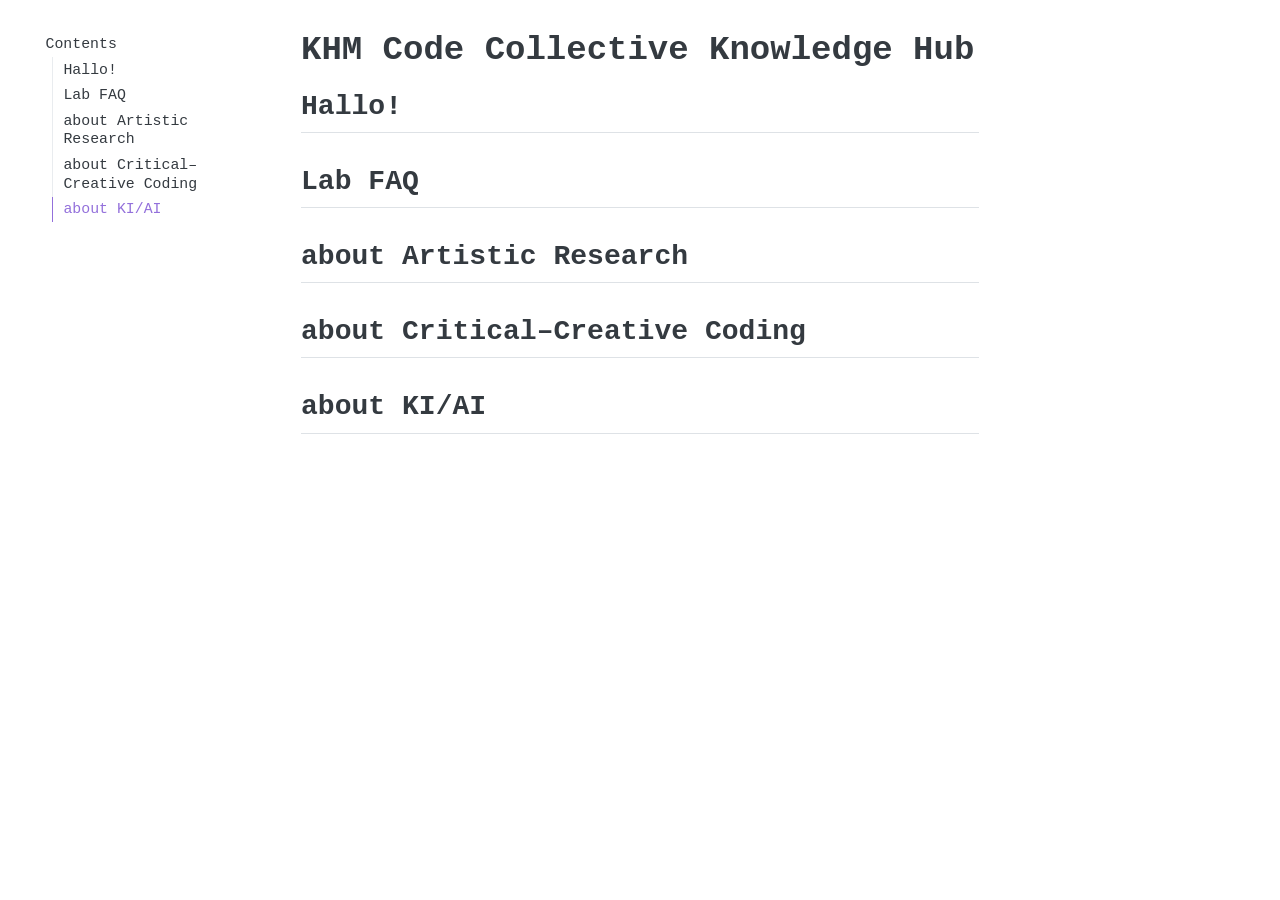
==== docs/index.html @ 34c7a04c "change public folder to 'docs' for github pages" ====
<!DOCTYPE html>
<html xmlns="http://www.w3.org/1999/xhtml" lang="en" xml:lang="en"><head>

<meta charset="utf-8">
<meta name="generator" content="quarto-1.6.40">

<meta name="viewport" content="width=device-width, initial-scale=1.0, user-scalable=yes">


<title>KHM Code Collective Knowledge Hub – Code Collective Knowledge Hub</title>
<style>
code{white-space: pre-wrap;}
span.smallcaps{font-variant: small-caps;}
div.columns{display: flex; gap: min(4vw, 1.5em);}
div.column{flex: auto; overflow-x: auto;}
div.hanging-indent{margin-left: 1.5em; text-indent: -1.5em;}
ul.task-list{list-style: none;}
ul.task-list li input[type="checkbox"] {
  width: 0.8em;
  margin: 0 0.8em 0.2em -1em; /* quarto-specific, see https://github.com/quarto-dev/quarto-cli/issues/4556 */ 
  vertical-align: middle;
}
</style>


<script src="site_libs/quarto-nav/quarto-nav.js"></script>
<script src="site_libs/clipboard/clipboard.min.js"></script>
<script src="site_libs/quarto-search/autocomplete.umd.js"></script>
<script src="site_libs/quarto-search/fuse.min.js"></script>
<script src="site_libs/quarto-search/quarto-search.js"></script>
<meta name="quarto:offset" content="./">
<script src="site_libs/quarto-html/quarto.js"></script>
<script src="site_libs/quarto-html/popper.min.js"></script>
<script src="site_libs/quarto-html/tippy.umd.min.js"></script>
<script src="site_libs/quarto-html/anchor.min.js"></script>
<link href="site_libs/quarto-html/tippy.css" rel="stylesheet">
<link href="site_libs/quarto-html/quarto-syntax-highlighting-17030e90bab42484223df7d71a08a9a8.css" rel="stylesheet" id="quarto-text-highlighting-styles">
<script src="site_libs/bootstrap/bootstrap.min.js"></script>
<link href="site_libs/bootstrap/bootstrap-icons.css" rel="stylesheet">
<link href="site_libs/bootstrap/bootstrap-1360e682e91e89b0857b3dd52ab7323c.min.css" rel="stylesheet" append-hash="true" id="quarto-bootstrap" data-mode="light">
<script id="quarto-search-options" type="application/json">{
  "location": "sidebar",
  "copy-button": false,
  "collapse-after": 3,
  "panel-placement": "start",
  "type": "textbox",
  "limit": 50,
  "keyboard-shortcut": [
    "f",
    "/",
    "s"
  ],
  "show-item-context": false,
  "language": {
    "search-no-results-text": "No results",
    "search-matching-documents-text": "matching documents",
    "search-copy-link-title": "Copy link to search",
    "search-hide-matches-text": "Hide additional matches",
    "search-more-match-text": "more match in this document",
    "search-more-matches-text": "more matches in this document",
    "search-clear-button-title": "Clear",
    "search-text-placeholder": "",
    "search-detached-cancel-button-title": "Cancel",
    "search-submit-button-title": "Submit",
    "search-label": "Search"
  }
}</script>


<link rel="stylesheet" href="src/style.css">
</head>

<body class="floating">

<div id="quarto-search-results"></div>
<!-- content -->
<div id="quarto-content" class="quarto-container page-columns page-rows-contents page-layout-article">
<!-- sidebar -->
  <nav id="quarto-sidebar" class="sidebar collapse collapse-horizontal quarto-sidebar-collapse-item sidebar-navigation floating overflow-auto">
    <nav id="TOC" role="doc-toc" class="toc-active">
    <h2 id="toc-title">Contents</h2>
   
  <ul>
  <li><a href="#hallo" id="toc-hallo" class="nav-link active" data-scroll-target="#hallo">Hallo!</a></li>
  <li><a href="#lab-faq" id="toc-lab-faq" class="nav-link" data-scroll-target="#lab-faq">Lab FAQ</a></li>
  <li><a href="#about-artistic-research" id="toc-about-artistic-research" class="nav-link" data-scroll-target="#about-artistic-research">about Artistic Research</a></li>
  <li><a href="#about-criticalcreative-coding" id="toc-about-criticalcreative-coding" class="nav-link" data-scroll-target="#about-criticalcreative-coding">about Critical–Creative Coding</a></li>
  <li><a href="#about-kiai" id="toc-about-kiai" class="nav-link" data-scroll-target="#about-kiai">about KI/AI</a></li>
  </ul>
</nav>
</nav>
<div id="quarto-sidebar-glass" class="quarto-sidebar-collapse-item" data-bs-toggle="collapse" data-bs-target=".quarto-sidebar-collapse-item"></div>
<!-- margin-sidebar -->
    <div id="quarto-margin-sidebar" class="sidebar margin-sidebar zindex-bottom">
    </div>
<!-- main -->
<main class="content" id="quarto-document-content">

<header id="title-block-header" class="quarto-title-block default">
<div class="quarto-title">
<h1 class="title">KHM Code Collective Knowledge Hub</h1>
</div>



<div class="quarto-title-meta">

    
  
    
  </div>
  


</header>


<section id="hallo" class="level2">
<h2 class="anchored" data-anchor-id="hallo">Hallo!</h2>
</section>
<section id="lab-faq" class="level2">
<h2 class="anchored" data-anchor-id="lab-faq">Lab FAQ</h2>
</section>
<section id="about-artistic-research" class="level2">
<h2 class="anchored" data-anchor-id="about-artistic-research">about Artistic Research</h2>
</section>
<section id="about-criticalcreative-coding" class="level2">
<h2 class="anchored" data-anchor-id="about-criticalcreative-coding">about Critical–Creative Coding</h2>
</section>
<section id="about-kiai" class="level2">
<h2 class="anchored" data-anchor-id="about-kiai">about KI/AI</h2>


</section>

</main> <!-- /main -->
<script id="quarto-html-after-body" type="application/javascript">
window.document.addEventListener("DOMContentLoaded", function (event) {
  const toggleBodyColorMode = (bsSheetEl) => {
    const mode = bsSheetEl.getAttribute("data-mode");
    const bodyEl = window.document.querySelector("body");
    if (mode === "dark") {
      bodyEl.classList.add("quarto-dark");
      bodyEl.classList.remove("quarto-light");
    } else {
      bodyEl.classList.add("quarto-light");
      bodyEl.classList.remove("quarto-dark");
    }
  }
  const toggleBodyColorPrimary = () => {
    const bsSheetEl = window.document.querySelector("link#quarto-bootstrap");
    if (bsSheetEl) {
      toggleBodyColorMode(bsSheetEl);
    }
  }
  toggleBodyColorPrimary();  
  const icon = "";
  const anchorJS = new window.AnchorJS();
  anchorJS.options = {
    placement: 'right',
    icon: icon
  };
  anchorJS.add('.anchored');
  const isCodeAnnotation = (el) => {
    for (const clz of el.classList) {
      if (clz.startsWith('code-annotation-')) {                     
        return true;
      }
    }
    return false;
  }
  const onCopySuccess = function(e) {
    // button target
    const button = e.trigger;
    // don't keep focus
    button.blur();
    // flash "checked"
    button.classList.add('code-copy-button-checked');
    var currentTitle = button.getAttribute("title");
    button.setAttribute("title", "Copied!");
    let tooltip;
    if (window.bootstrap) {
      button.setAttribute("data-bs-toggle", "tooltip");
      button.setAttribute("data-bs-placement", "left");
      button.setAttribute("data-bs-title", "Copied!");
      tooltip = new bootstrap.Tooltip(button, 
        { trigger: "manual", 
          customClass: "code-copy-button-tooltip",
          offset: [0, -8]});
      tooltip.show();    
    }
    setTimeout(function() {
      if (tooltip) {
        tooltip.hide();
        button.removeAttribute("data-bs-title");
        button.removeAttribute("data-bs-toggle");
        button.removeAttribute("data-bs-placement");
      }
      button.setAttribute("title", currentTitle);
      button.classList.remove('code-copy-button-checked');
    }, 1000);
    // clear code selection
    e.clearSelection();
  }
  const getTextToCopy = function(trigger) {
      const codeEl = trigger.previousElementSibling.cloneNode(true);
      for (const childEl of codeEl.children) {
        if (isCodeAnnotation(childEl)) {
          childEl.remove();
        }
      }
      return codeEl.innerText;
  }
  const clipboard = new window.ClipboardJS('.code-copy-button:not([data-in-quarto-modal])', {
    text: getTextToCopy
  });
  clipboard.on('success', onCopySuccess);
  if (window.document.getElementById('quarto-embedded-source-code-modal')) {
    const clipboardModal = new window.ClipboardJS('.code-copy-button[data-in-quarto-modal]', {
      text: getTextToCopy,
      container: window.document.getElementById('quarto-embedded-source-code-modal')
    });
    clipboardModal.on('success', onCopySuccess);
  }
    var localhostRegex = new RegExp(/^(?:http|https):\/\/localhost\:?[0-9]*\//);
    var mailtoRegex = new RegExp(/^mailto:/);
      var filterRegex = new RegExp('/' + window.location.host + '/');
    var isInternal = (href) => {
        return filterRegex.test(href) || localhostRegex.test(href) || mailtoRegex.test(href);
    }
    // Inspect non-navigation links and adorn them if external
 	var links = window.document.querySelectorAll('a[href]:not(.nav-link):not(.navbar-brand):not(.toc-action):not(.sidebar-link):not(.sidebar-item-toggle):not(.pagination-link):not(.no-external):not([aria-hidden]):not(.dropdown-item):not(.quarto-navigation-tool):not(.about-link)');
    for (var i=0; i<links.length; i++) {
      const link = links[i];
      if (!isInternal(link.href)) {
        // undo the damage that might have been done by quarto-nav.js in the case of
        // links that we want to consider external
        if (link.dataset.originalHref !== undefined) {
          link.href = link.dataset.originalHref;
        }
      }
    }
  function tippyHover(el, contentFn, onTriggerFn, onUntriggerFn) {
    const config = {
      allowHTML: true,
      maxWidth: 500,
      delay: 100,
      arrow: false,
      appendTo: function(el) {
          return el.parentElement;
      },
      interactive: true,
      interactiveBorder: 10,
      theme: 'quarto',
      placement: 'bottom-start',
    };
    if (contentFn) {
      config.content = contentFn;
    }
    if (onTriggerFn) {
      config.onTrigger = onTriggerFn;
    }
    if (onUntriggerFn) {
      config.onUntrigger = onUntriggerFn;
    }
    window.tippy(el, config); 
  }
  const noterefs = window.document.querySelectorAll('a[role="doc-noteref"]');
  for (var i=0; i<noterefs.length; i++) {
    const ref = noterefs[i];
    tippyHover(ref, function() {
      // use id or data attribute instead here
      let href = ref.getAttribute('data-footnote-href') || ref.getAttribute('href');
      try { href = new URL(href).hash; } catch {}
      const id = href.replace(/^#\/?/, "");
      const note = window.document.getElementById(id);
      if (note) {
        return note.innerHTML;
      } else {
        return "";
      }
    });
  }
  const xrefs = window.document.querySelectorAll('a.quarto-xref');
  const processXRef = (id, note) => {
    // Strip column container classes
    const stripColumnClz = (el) => {
      el.classList.remove("page-full", "page-columns");
      if (el.children) {
        for (const child of el.children) {
          stripColumnClz(child);
        }
      }
    }
    stripColumnClz(note)
    if (id === null || id.startsWith('sec-')) {
      // Special case sections, only their first couple elements
      const container = document.createElement("div");
      if (note.children && note.children.length > 2) {
        container.appendChild(note.children[0].cloneNode(true));
        for (let i = 1; i < note.children.length; i++) {
          const child = note.children[i];
          if (child.tagName === "P" && child.innerText === "") {
            continue;
          } else {
            container.appendChild(child.cloneNode(true));
            break;
          }
        }
        if (window.Quarto?.typesetMath) {
          window.Quarto.typesetMath(container);
        }
        return container.innerHTML
      } else {
        if (window.Quarto?.typesetMath) {
          window.Quarto.typesetMath(note);
        }
        return note.innerHTML;
      }
    } else {
      // Remove any anchor links if they are present
      const anchorLink = note.querySelector('a.anchorjs-link');
      if (anchorLink) {
        anchorLink.remove();
      }
      if (window.Quarto?.typesetMath) {
        window.Quarto.typesetMath(note);
      }
      if (note.classList.contains("callout")) {
        return note.outerHTML;
      } else {
        return note.innerHTML;
      }
    }
  }
  for (var i=0; i<xrefs.length; i++) {
    const xref = xrefs[i];
    tippyHover(xref, undefined, function(instance) {
      instance.disable();
      let url = xref.getAttribute('href');
      let hash = undefined; 
      if (url.startsWith('#')) {
        hash = url;
      } else {
        try { hash = new URL(url).hash; } catch {}
      }
      if (hash) {
        const id = hash.replace(/^#\/?/, "");
        const note = window.document.getElementById(id);
        if (note !== null) {
          try {
            const html = processXRef(id, note.cloneNode(true));
            instance.setContent(html);
          } finally {
            instance.enable();
            instance.show();
          }
        } else {
          // See if we can fetch this
          fetch(url.split('#')[0])
          .then(res => res.text())
          .then(html => {
            const parser = new DOMParser();
            const htmlDoc = parser.parseFromString(html, "text/html");
            const note = htmlDoc.getElementById(id);
            if (note !== null) {
              const html = processXRef(id, note);
              instance.setContent(html);
            } 
          }).finally(() => {
            instance.enable();
            instance.show();
          });
        }
      } else {
        // See if we can fetch a full url (with no hash to target)
        // This is a special case and we should probably do some content thinning / targeting
        fetch(url)
        .then(res => res.text())
        .then(html => {
          const parser = new DOMParser();
          const htmlDoc = parser.parseFromString(html, "text/html");
          const note = htmlDoc.querySelector('main.content');
          if (note !== null) {
            // This should only happen for chapter cross references
            // (since there is no id in the URL)
            // remove the first header
            if (note.children.length > 0 && note.children[0].tagName === "HEADER") {
              note.children[0].remove();
            }
            const html = processXRef(null, note);
            instance.setContent(html);
          } 
        }).finally(() => {
          instance.enable();
          instance.show();
        });
      }
    }, function(instance) {
    });
  }
      let selectedAnnoteEl;
      const selectorForAnnotation = ( cell, annotation) => {
        let cellAttr = 'data-code-cell="' + cell + '"';
        let lineAttr = 'data-code-annotation="' +  annotation + '"';
        const selector = 'span[' + cellAttr + '][' + lineAttr + ']';
        return selector;
      }
      const selectCodeLines = (annoteEl) => {
        const doc = window.document;
        const targetCell = annoteEl.getAttribute("data-target-cell");
        const targetAnnotation = annoteEl.getAttribute("data-target-annotation");
        const annoteSpan = window.document.querySelector(selectorForAnnotation(targetCell, targetAnnotation));
        const lines = annoteSpan.getAttribute("data-code-lines").split(",");
        const lineIds = lines.map((line) => {
          return targetCell + "-" + line;
        })
        let top = null;
        let height = null;
        let parent = null;
        if (lineIds.length > 0) {
            //compute the position of the single el (top and bottom and make a div)
            const el = window.document.getElementById(lineIds[0]);
            top = el.offsetTop;
            height = el.offsetHeight;
            parent = el.parentElement.parentElement;
          if (lineIds.length > 1) {
            const lastEl = window.document.getElementById(lineIds[lineIds.length - 1]);
            const bottom = lastEl.offsetTop + lastEl.offsetHeight;
            height = bottom - top;
          }
          if (top !== null && height !== null && parent !== null) {
            // cook up a div (if necessary) and position it 
            let div = window.document.getElementById("code-annotation-line-highlight");
            if (div === null) {
              div = window.document.createElement("div");
              div.setAttribute("id", "code-annotation-line-highlight");
              div.style.position = 'absolute';
              parent.appendChild(div);
            }
            div.style.top = top - 2 + "px";
            div.style.height = height + 4 + "px";
            div.style.left = 0;
            let gutterDiv = window.document.getElementById("code-annotation-line-highlight-gutter");
            if (gutterDiv === null) {
              gutterDiv = window.document.createElement("div");
              gutterDiv.setAttribute("id", "code-annotation-line-highlight-gutter");
              gutterDiv.style.position = 'absolute';
              const codeCell = window.document.getElementById(targetCell);
              const gutter = codeCell.querySelector('.code-annotation-gutter');
              gutter.appendChild(gutterDiv);
            }
            gutterDiv.style.top = top - 2 + "px";
            gutterDiv.style.height = height + 4 + "px";
          }
          selectedAnnoteEl = annoteEl;
        }
      };
      const unselectCodeLines = () => {
        const elementsIds = ["code-annotation-line-highlight", "code-annotation-line-highlight-gutter"];
        elementsIds.forEach((elId) => {
          const div = window.document.getElementById(elId);
          if (div) {
            div.remove();
          }
        });
        selectedAnnoteEl = undefined;
      };
        // Handle positioning of the toggle
    window.addEventListener(
      "resize",
      throttle(() => {
        elRect = undefined;
        if (selectedAnnoteEl) {
          selectCodeLines(selectedAnnoteEl);
        }
      }, 10)
    );
    function throttle(fn, ms) {
    let throttle = false;
    let timer;
      return (...args) => {
        if(!throttle) { // first call gets through
            fn.apply(this, args);
            throttle = true;
        } else { // all the others get throttled
            if(timer) clearTimeout(timer); // cancel #2
            timer = setTimeout(() => {
              fn.apply(this, args);
              timer = throttle = false;
            }, ms);
        }
      };
    }
      const annoteTargets = window.document.querySelectorAll('.code-annotation-anchor');
      for (let i=0; i<annoteTargets.length; i++) {
        const annoteTarget = annoteTargets[i];
        const targetCell = annoteTarget.getAttribute("data-target-cell");
        const targetAnnotation = annoteTarget.getAttribute("data-target-annotation");
        const contentFn = () => {
          const content = window.document.querySelector(selectorForAnnotation(targetCell, targetAnnotation));
          if (content) {
            const tipContent = content.cloneNode(true);
            tipContent.classList.add("code-annotation-tip-content");
            return tipContent.outerHTML;
          }
        }
        const config = {
          allowHTML: true,
          content: contentFn,
          onShow: (instance) => {
            selectCodeLines(instance.reference);
            instance.reference.classList.add('code-annotation-active');
            window.tippy.hideAll();
          },
          onHide: (instance) => {
            unselectCodeLines();
            instance.reference.classList.remove('code-annotation-active');
          },
          maxWidth: 300,
          delay: [50, 0],
          duration: [200, 0],
          offset: [5, 10],
          arrow: true,
          appendTo: function(el) {
            return el.parentElement.parentElement.parentElement;
          },
          interactive: true,
          interactiveBorder: 10,
          theme: 'quarto',
          placement: 'right',
          popperOptions: {
            modifiers: [
            {
              name: 'flip',
              options: {
                flipVariations: false, // true by default
                allowedAutoPlacements: ['right'],
                fallbackPlacements: ['right', 'top', 'top-start', 'top-end', 'bottom', 'bottom-start', 'bottom-end', 'left'],
              },
            },
            {
              name: 'preventOverflow',
              options: {
                mainAxis: false,
                altAxis: false
              }
            }
            ]        
          }      
        };
        window.tippy(annoteTarget, config); 
      }
  const findCites = (el) => {
    const parentEl = el.parentElement;
    if (parentEl) {
      const cites = parentEl.dataset.cites;
      if (cites) {
        return {
          el,
          cites: cites.split(' ')
        };
      } else {
        return findCites(el.parentElement)
      }
    } else {
      return undefined;
    }
  };
  var bibliorefs = window.document.querySelectorAll('a[role="doc-biblioref"]');
  for (var i=0; i<bibliorefs.length; i++) {
    const ref = bibliorefs[i];
    const citeInfo = findCites(ref);
    if (citeInfo) {
      tippyHover(citeInfo.el, function() {
        var popup = window.document.createElement('div');
        citeInfo.cites.forEach(function(cite) {
          var citeDiv = window.document.createElement('div');
          citeDiv.classList.add('hanging-indent');
          citeDiv.classList.add('csl-entry');
          var biblioDiv = window.document.getElementById('ref-' + cite);
          if (biblioDiv) {
            citeDiv.innerHTML = biblioDiv.innerHTML;
          }
          popup.appendChild(citeDiv);
        });
        return popup.innerHTML;
      });
    }
  }
});
</script>
</div> <!-- /content -->




</body></html>
---- docs/site_libs/quarto-html/tippy.css ----
.tippy-box[data-animation=fade][data-state=hidden]{opacity:0}[data-tippy-root]{max-width:calc(100vw - 10px)}.tippy-box{position:relative;background-color:#333;color:#fff;border-radius:4px;font-size:14px;line-height:1.4;white-space:normal;outline:0;transition-property:transform,visibility,opacity}.tippy-box[data-placement^=top]>.tippy-arrow{bottom:0}.tippy-box[data-placement^=top]>.tippy-arrow:before{bottom:-7px;left:0;border-width:8px 8px 0;border-top-color:initial;transform-origin:center top}.tippy-box[data-placement^=bottom]>.tippy-arrow{top:0}.tippy-box[data-placement^=bottom]>.tippy-arrow:before{top:-7px;left:0;border-width:0 8px 8px;border-bottom-color:initial;transform-origin:center bottom}.tippy-box[data-placement^=left]>.tippy-arrow{right:0}.tippy-box[data-placement^=left]>.tippy-arrow:before{border-width:8px 0 8px 8px;border-left-color:initial;right:-7px;transform-origin:center left}.tippy-box[data-placement^=right]>.tippy-arrow{left:0}.tippy-box[data-placement^=right]>.tippy-arrow:before{left:-7px;border-width:8px 8px 8px 0;border-right-color:initial;transform-origin:center right}.tippy-box[data-inertia][data-state=visible]{transition-timing-function:cubic-bezier(.54,1.5,.38,1.11)}.tippy-arrow{width:16px;height:16px;color:#333}.tippy-arrow:before{content:"";position:absolute;border-color:transparent;border-style:solid}.tippy-content{position:relative;padding:5px 9px;z-index:1}
---- docs/site_libs/quarto-html/quarto-syntax-highlighting-17030e90bab42484223df7d71a08a9a8.css ----
/* quarto syntax highlight colors */
:root {
  --quarto-hl-ot-color: #003B4F;
  --quarto-hl-at-color: #657422;
  --quarto-hl-ss-color: #20794D;
  --quarto-hl-an-color: #5E5E5E;
  --quarto-hl-fu-color: #4758AB;
  --quarto-hl-st-color: #20794D;
  --quarto-hl-cf-color: #003B4F;
  --quarto-hl-op-color: #5E5E5E;
  --quarto-hl-er-color: #AD0000;
  --quarto-hl-bn-color: #AD0000;
  --quarto-hl-al-color: #AD0000;
  --quarto-hl-va-color: #111111;
  --quarto-hl-bu-color: inherit;
  --quarto-hl-ex-color: inherit;
  --quarto-hl-pp-color: #AD0000;
  --quarto-hl-in-color: #5E5E5E;
  --quarto-hl-vs-color: #20794D;
  --quarto-hl-wa-color: #5E5E5E;
  --quarto-hl-do-color: #5E5E5E;
  --quarto-hl-im-color: #00769E;
  --quarto-hl-ch-color: #20794D;
  --quarto-hl-dt-color: #AD0000;
  --quarto-hl-fl-color: #AD0000;
  --quarto-hl-co-color: #5E5E5E;
  --quarto-hl-cv-color: #5E5E5E;
  --quarto-hl-cn-color: #8f5902;
  --quarto-hl-sc-color: #5E5E5E;
  --quarto-hl-dv-color: #AD0000;
  --quarto-hl-kw-color: #003B4F;
}

/* other quarto variables */
:root {
  --quarto-font-monospace: "IBM Plex Mono", SFMono-Regular, Menlo, Monaco, Consolas, "Liberation Mono", "Courier New", monospace;
}

pre > code.sourceCode > span {
  color: #003B4F;
}

code span {
  color: #003B4F;
}

code.sourceCode > span {
  color: #003B4F;
}

div.sourceCode,
div.sourceCode pre.sourceCode {
  color: #003B4F;
}

code span.ot {
  color: #003B4F;
  font-style: inherit;
}

code span.at {
  color: #657422;
  font-style: inherit;
}

code span.ss {
  color: #20794D;
  font-style: inherit;
}

code span.an {
  color: #5E5E5E;
  font-style: inherit;
}

code span.fu {
  color: #4758AB;
  font-style: inherit;
}

code span.st {
  color: #20794D;
  font-style: inherit;
}

code span.cf {
  color: #003B4F;
  font-weight: bold;
  font-style: inherit;
}

code span.op {
  color: #5E5E5E;
  font-style: inherit;
}

code span.er {
  color: #AD0000;
  font-style: inherit;
}

code span.bn {
  color: #AD0000;
  font-style: inherit;
}

code span.al {
  color: #AD0000;
  font-style: inherit;
}

code span.va {
  color: #111111;
  font-style: inherit;
}

code span.bu {
  font-style: inherit;
}

code span.ex {
  font-style: inherit;
}

code span.pp {
  color: #AD0000;
  font-style: inherit;
}

code span.in {
  color: #5E5E5E;
  font-style: inherit;
}

code span.vs {
  color: #20794D;
  font-style: inherit;
}

code span.wa {
  color: #5E5E5E;
  font-style: italic;
}

code span.do {
  color: #5E5E5E;
  font-style: italic;
}

code span.im {
  color: #00769E;
  font-style: inherit;
}

code span.ch {
  color: #20794D;
  font-style: inherit;
}

code span.dt {
  color: #AD0000;
  font-style: inherit;
}

code span.fl {
  color: #AD0000;
  font-style: inherit;
}

code span.co {
  color: #5E5E5E;
  font-style: inherit;
}

code span.cv {
  color: #5E5E5E;
  font-style: italic;
}

code span.cn {
  color: #8f5902;
  font-style: inherit;
}

code span.sc {
  color: #5E5E5E;
  font-style: inherit;
}

code span.dv {
  color: #AD0000;
  font-style: inherit;
}

code span.kw {
  color: #003B4F;
  font-weight: bold;
  font-style: inherit;
}

.prevent-inlining {
  content: "</";
}

/*# sourceMappingURL=34eb260a0096d0a8442b0852c869e19c.css.map */
---- docs/src/style.css ----
@font-face {
  font-family: 'IBM Plex Mono';
  font-weight: normal;
  src:url('./IBMPlexMono-Regular.ttf') format('truetype');
}

@font-face {
  font-family: 'IBM Plex Mono';
  font-weight: bold;
  src:url('./IBMPlexMono-SemiBold.ttf') format('truetype');
}

/* * {
    background-color: whitesmoke !important;
} */

a {
    color: mediumpurple;
    /* color: rgb(125,0,0); */
    /* color: rgb(75,75,75); */
    text-decoration-line: none;
}

h1,h2,h3,h4 {
    margin-top: 30px;
    margin-bottom: 30px;
}

.cell {
    display: block;
    /* height: 1200px; */
    font-size: small;
    /* width: 1250px;  */
    margin-top: 20px;
    margin-bottom: 20px;
}

/* .full-width {
    display: block;
    width: 1250px;
    transform: translate(-150px, 0);

} */

h1,h2,h3,h4 {
    margin-top: 30px;
    margin-bottom: 30px;
}

/* .cell { */
/* #tbl-aiwar {
    margin-left: -30px;
    transform: translate(-200px, 0);
} */

.icon {
    width: 50px;
}

.g-img {
    width: 33px;
}

/* .g-box {
    width: 1250px;
    transform: translate(-250px, 0);
} */

.caption {
    font-size: small;
}

.lightbox {
    /* margin-top: 200px; */
    margin-top: 30px;
}

.table {
    font-size: small;
}

/* .sidebar {
    background-color: whitesmoke;
} */
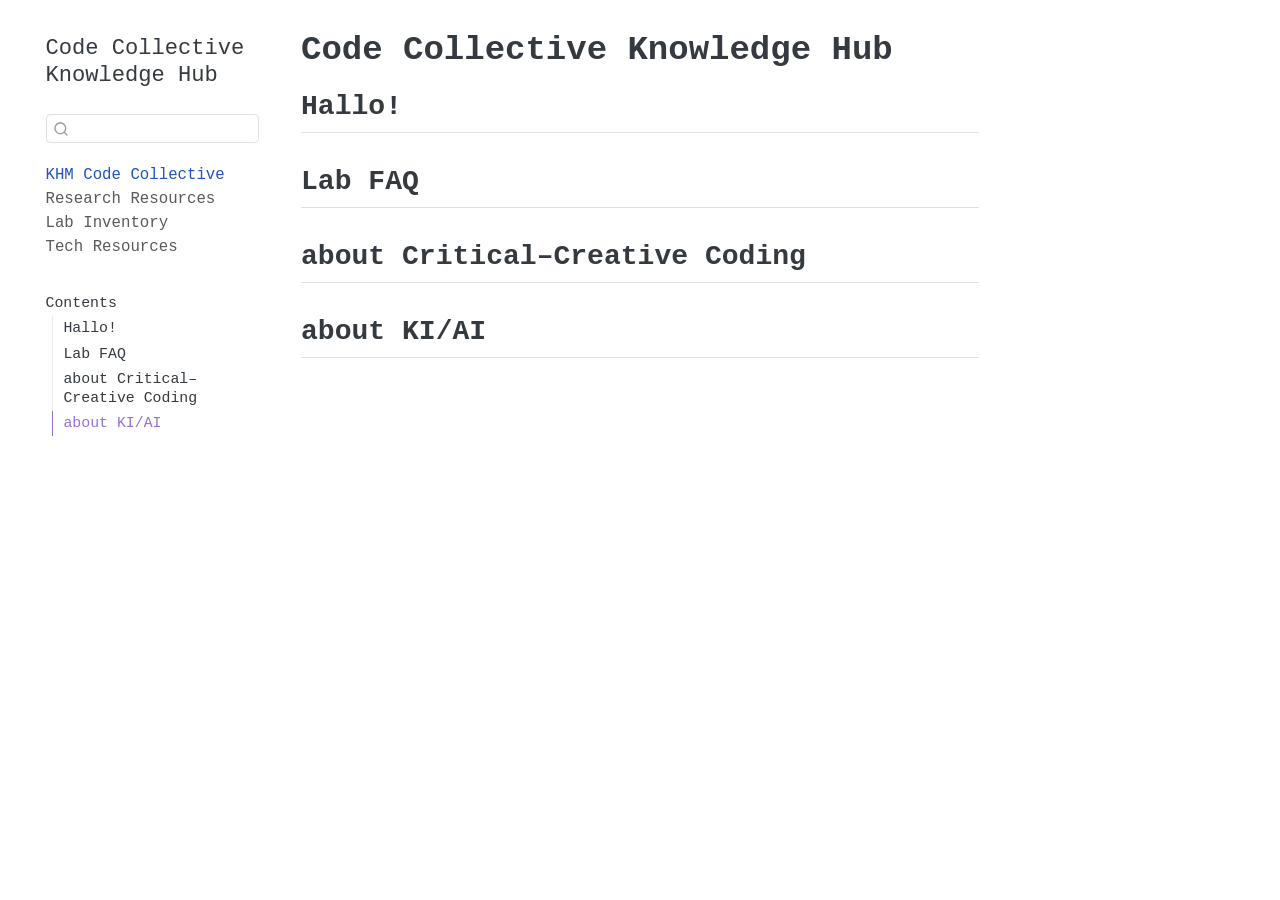
==== commit 24c6a785: "add resources" ====
--- a/docs/index.html
+++ b/docs/index.html
@@ -7,7 +7,7 @@
 <meta name="viewport" content="width=device-width, initial-scale=1.0, user-scalable=yes">
 
 
-<title>KHM Code Collective Knowledge Hub – Code Collective Knowledge Hub</title>
+<title>Code Collective Knowledge Hub</title>
 <style>
 code{white-space: pre-wrap;}
 span.smallcaps{font-variant: small-caps;}
@@ -24,6 +24,7 @@
 
 
 <script src="site_libs/quarto-nav/quarto-nav.js"></script>
+<script src="site_libs/quarto-nav/headroom.min.js"></script>
 <script src="site_libs/clipboard/clipboard.min.js"></script>
 <script src="site_libs/quarto-search/autocomplete.umd.js"></script>
 <script src="site_libs/quarto-search/fuse.min.js"></script>
@@ -37,7 +38,7 @@
 <link href="site_libs/quarto-html/quarto-syntax-highlighting-17030e90bab42484223df7d71a08a9a8.css" rel="stylesheet" id="quarto-text-highlighting-styles">
 <script src="site_libs/bootstrap/bootstrap.min.js"></script>
 <link href="site_libs/bootstrap/bootstrap-icons.css" rel="stylesheet">
-<link href="site_libs/bootstrap/bootstrap-1360e682e91e89b0857b3dd52ab7323c.min.css" rel="stylesheet" append-hash="true" id="quarto-bootstrap" data-mode="light">
+<link href="site_libs/bootstrap/bootstrap-0e24815a72a87b8287631ffa4d35ef0e.min.css" rel="stylesheet" append-hash="true" id="quarto-bootstrap" data-mode="light">
 <script id="quarto-search-options" type="application/json">{
   "location": "sidebar",
   "copy-button": false,
@@ -70,20 +71,68 @@
 <link rel="stylesheet" href="src/style.css">
 </head>
 
-<body class="floating">
+<body class="nav-sidebar floating">
 
 <div id="quarto-search-results"></div>
+  <header id="quarto-header" class="headroom fixed-top">
+  <nav class="quarto-secondary-nav">
+    <div class="container-fluid d-flex">
+      <button type="button" class="quarto-btn-toggle btn" data-bs-toggle="collapse" role="button" data-bs-target=".quarto-sidebar-collapse-item" aria-controls="quarto-sidebar" aria-expanded="false" aria-label="Toggle sidebar navigation" onclick="if (window.quartoToggleHeadroom) { window.quartoToggleHeadroom(); }">
+        <i class="bi bi-layout-text-sidebar-reverse"></i>
+      </button>
+        <nav class="quarto-page-breadcrumbs" aria-label="breadcrumb"><ol class="breadcrumb"><li class="breadcrumb-item"><a href="./index.html"><span class="chapter-title">KHM Code Collective</span></a></li></ol></nav>
+        <a class="flex-grow-1" role="navigation" data-bs-toggle="collapse" data-bs-target=".quarto-sidebar-collapse-item" aria-controls="quarto-sidebar" aria-expanded="false" aria-label="Toggle sidebar navigation" onclick="if (window.quartoToggleHeadroom) { window.quartoToggleHeadroom(); }">      
+        </a>
+      <button type="button" class="btn quarto-search-button" aria-label="Search" onclick="window.quartoOpenSearch();">
+        <i class="bi bi-search"></i>
+      </button>
+    </div>
+  </nav>
+</header>
 <!-- content -->
 <div id="quarto-content" class="quarto-container page-columns page-rows-contents page-layout-article">
 <!-- sidebar -->
   <nav id="quarto-sidebar" class="sidebar collapse collapse-horizontal quarto-sidebar-collapse-item sidebar-navigation floating overflow-auto">
+    <div class="pt-lg-2 mt-2 text-left sidebar-header">
+    <div class="sidebar-title mb-0 py-0">
+      <a href="./">Code Collective Knowledge Hub</a> 
+    </div>
+      </div>
+        <div class="mt-2 flex-shrink-0 align-items-center">
+        <div class="sidebar-search">
+        <div id="quarto-search" class="" title="Search"></div>
+        </div>
+        </div>
+    <div class="sidebar-menu-container"> 
+    <ul class="list-unstyled mt-1">
+        <li class="sidebar-item">
+  <div class="sidebar-item-container"> 
+  <a href="./index.html" class="sidebar-item-text sidebar-link active"><span class="chapter-title">KHM Code Collective</span></a>
+  </div>
+</li>
+        <li class="sidebar-item">
+  <div class="sidebar-item-container"> 
+  <a href="./pages/artisticresearch.html" class="sidebar-item-text sidebar-link"><span class="chapter-title">Research Resources</span></a>
+  </div>
+</li>
+        <li class="sidebar-item">
+  <div class="sidebar-item-container"> 
+  <a href="./pages/inventory.html" class="sidebar-item-text sidebar-link"><span class="chapter-title">Lab Inventory</span></a>
+  </div>
+</li>
+        <li class="sidebar-item">
+  <div class="sidebar-item-container"> 
+  <a href="./pages/tools.html" class="sidebar-item-text sidebar-link"><span class="chapter-title">Tech Resources</span></a>
+  </div>
+</li>
+    </ul>
+    </div>
     <nav id="TOC" role="doc-toc" class="toc-active">
     <h2 id="toc-title">Contents</h2>
    
   <ul>
   <li><a href="#hallo" id="toc-hallo" class="nav-link active" data-scroll-target="#hallo">Hallo!</a></li>
   <li><a href="#lab-faq" id="toc-lab-faq" class="nav-link" data-scroll-target="#lab-faq">Lab FAQ</a></li>
-  <li><a href="#about-artistic-research" id="toc-about-artistic-research" class="nav-link" data-scroll-target="#about-artistic-research">about Artistic Research</a></li>
   <li><a href="#about-criticalcreative-coding" id="toc-about-criticalcreative-coding" class="nav-link" data-scroll-target="#about-criticalcreative-coding">about Critical–Creative Coding</a></li>
   <li><a href="#about-kiai" id="toc-about-kiai" class="nav-link" data-scroll-target="#about-kiai">about KI/AI</a></li>
   </ul>
@@ -98,7 +147,7 @@
 
 <header id="title-block-header" class="quarto-title-block default">
 <div class="quarto-title">
-<h1 class="title">KHM Code Collective Knowledge Hub</h1>
+<h1 class="title">Code Collective Knowledge Hub</h1>
 </div>
 
 
@@ -120,9 +169,6 @@
 </section>
 <section id="lab-faq" class="level2">
 <h2 class="anchored" data-anchor-id="lab-faq">Lab FAQ</h2>
-</section>
-<section id="about-artistic-research" class="level2">
-<h2 class="anchored" data-anchor-id="about-artistic-research">about Artistic Research</h2>
 </section>
 <section id="about-criticalcreative-coding" class="level2">
 <h2 class="anchored" data-anchor-id="about-criticalcreative-coding">about Critical–Creative Coding</h2>
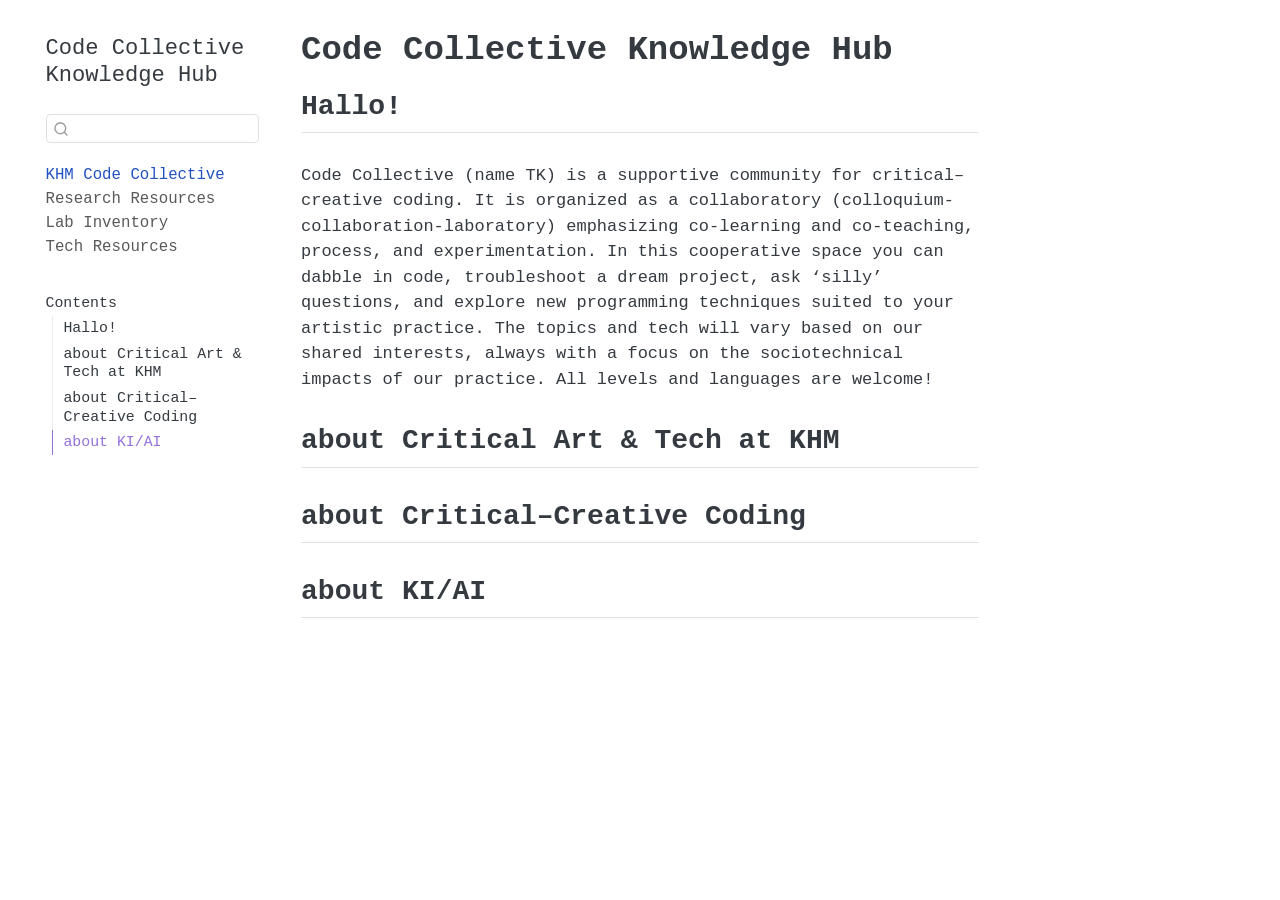
==== commit 953bdd63: "add CC description" ====
--- a/docs/index.html
+++ b/docs/index.html
@@ -132,7 +132,7 @@
    
   <ul>
   <li><a href="#hallo" id="toc-hallo" class="nav-link active" data-scroll-target="#hallo">Hallo!</a></li>
-  <li><a href="#lab-faq" id="toc-lab-faq" class="nav-link" data-scroll-target="#lab-faq">Lab FAQ</a></li>
+  <li><a href="#about-critical-art-tech-at-khm" id="toc-about-critical-art-tech-at-khm" class="nav-link" data-scroll-target="#about-critical-art-tech-at-khm">about Critical Art &amp; Tech at KHM</a></li>
   <li><a href="#about-criticalcreative-coding" id="toc-about-criticalcreative-coding" class="nav-link" data-scroll-target="#about-criticalcreative-coding">about Critical–Creative Coding</a></li>
   <li><a href="#about-kiai" id="toc-about-kiai" class="nav-link" data-scroll-target="#about-kiai">about KI/AI</a></li>
   </ul>
@@ -166,9 +166,11 @@
 
 <section id="hallo" class="level2">
 <h2 class="anchored" data-anchor-id="hallo">Hallo!</h2>
+<p>Code Collective (name TK) is a supportive community for critical–creative coding. It is organized as a collaboratory (colloquium-collaboration-laboratory) emphasizing co-learning and co-teaching, process, and experimentation. In this cooperative space you can dabble in code, troubleshoot a dream project, ask ‘silly’ questions, and explore new programming techniques suited to your artistic practice. The topics and tech will vary based on our shared interests, always with a focus on the sociotechnical impacts of our practice. All levels and languages are welcome!</p>
+<!-- ## Code Collective Lab FAQ -->
 </section>
-<section id="lab-faq" class="level2">
-<h2 class="anchored" data-anchor-id="lab-faq">Lab FAQ</h2>
+<section id="about-critical-art-tech-at-khm" class="level2">
+<h2 class="anchored" data-anchor-id="about-critical-art-tech-at-khm">about Critical Art &amp; Tech at KHM</h2>
 </section>
 <section id="about-criticalcreative-coding" class="level2">
 <h2 class="anchored" data-anchor-id="about-criticalcreative-coding">about Critical–Creative Coding</h2>
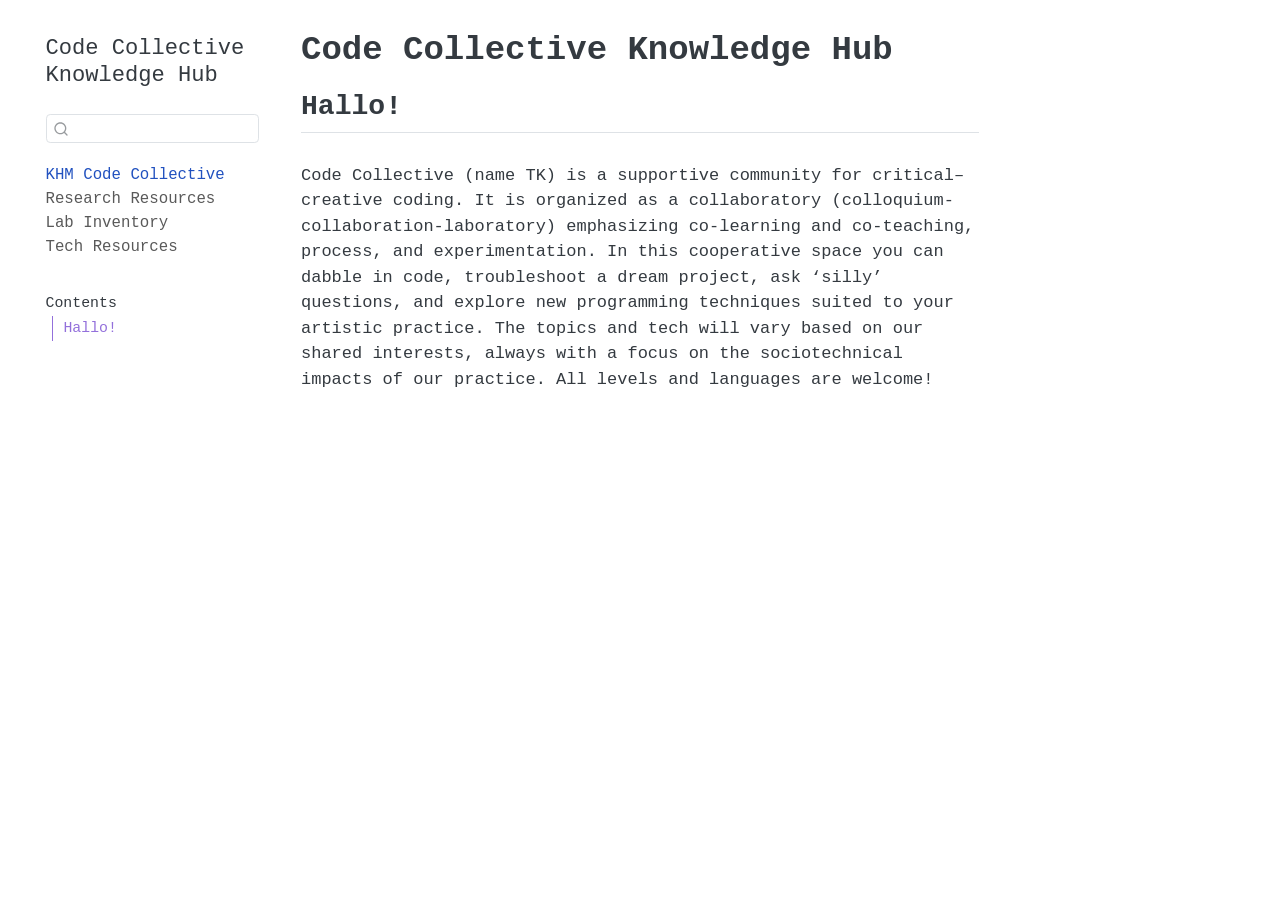
==== commit 95b4ef98: "update entries" ====
--- a/docs/index.html
+++ b/docs/index.html
@@ -132,9 +132,6 @@
    
   <ul>
   <li><a href="#hallo" id="toc-hallo" class="nav-link active" data-scroll-target="#hallo">Hallo!</a></li>
-  <li><a href="#about-critical-art-tech-at-khm" id="toc-about-critical-art-tech-at-khm" class="nav-link" data-scroll-target="#about-critical-art-tech-at-khm">about Critical Art &amp; Tech at KHM</a></li>
-  <li><a href="#about-criticalcreative-coding" id="toc-about-criticalcreative-coding" class="nav-link" data-scroll-target="#about-criticalcreative-coding">about Critical–Creative Coding</a></li>
-  <li><a href="#about-kiai" id="toc-about-kiai" class="nav-link" data-scroll-target="#about-kiai">about KI/AI</a></li>
   </ul>
 </nav>
 </nav>
@@ -168,15 +165,19 @@
 <h2 class="anchored" data-anchor-id="hallo">Hallo!</h2>
 <p>Code Collective (name TK) is a supportive community for critical–creative coding. It is organized as a collaboratory (colloquium-collaboration-laboratory) emphasizing co-learning and co-teaching, process, and experimentation. In this cooperative space you can dabble in code, troubleshoot a dream project, ask ‘silly’ questions, and explore new programming techniques suited to your artistic practice. The topics and tech will vary based on our shared interests, always with a focus on the sociotechnical impacts of our practice. All levels and languages are welcome!</p>
 <!-- ## Code Collective Lab FAQ -->
-</section>
-<section id="about-critical-art-tech-at-khm" class="level2">
-<h2 class="anchored" data-anchor-id="about-critical-art-tech-at-khm">about Critical Art &amp; Tech at KHM</h2>
-</section>
-<section id="about-criticalcreative-coding" class="level2">
-<h2 class="anchored" data-anchor-id="about-criticalcreative-coding">about Critical–Creative Coding</h2>
-</section>
-<section id="about-kiai" class="level2">
-<h2 class="anchored" data-anchor-id="about-kiai">about KI/AI</h2>
+<!-- ## about Critical Art & Tech at KHM 
+
+
+Professors and labs with a concentration on critical art and technology themes and topics:
+
+* Prof. Dr. Sarah Ciston
+* Christian Heck
+* Prof. Zilvinas Lilas
+* TBD
+* TBD
+* TBD -->
+<!-- ## about Critical–Creative Coding -->
+<!-- ## about KI/AI -->
 
 
 </section>
